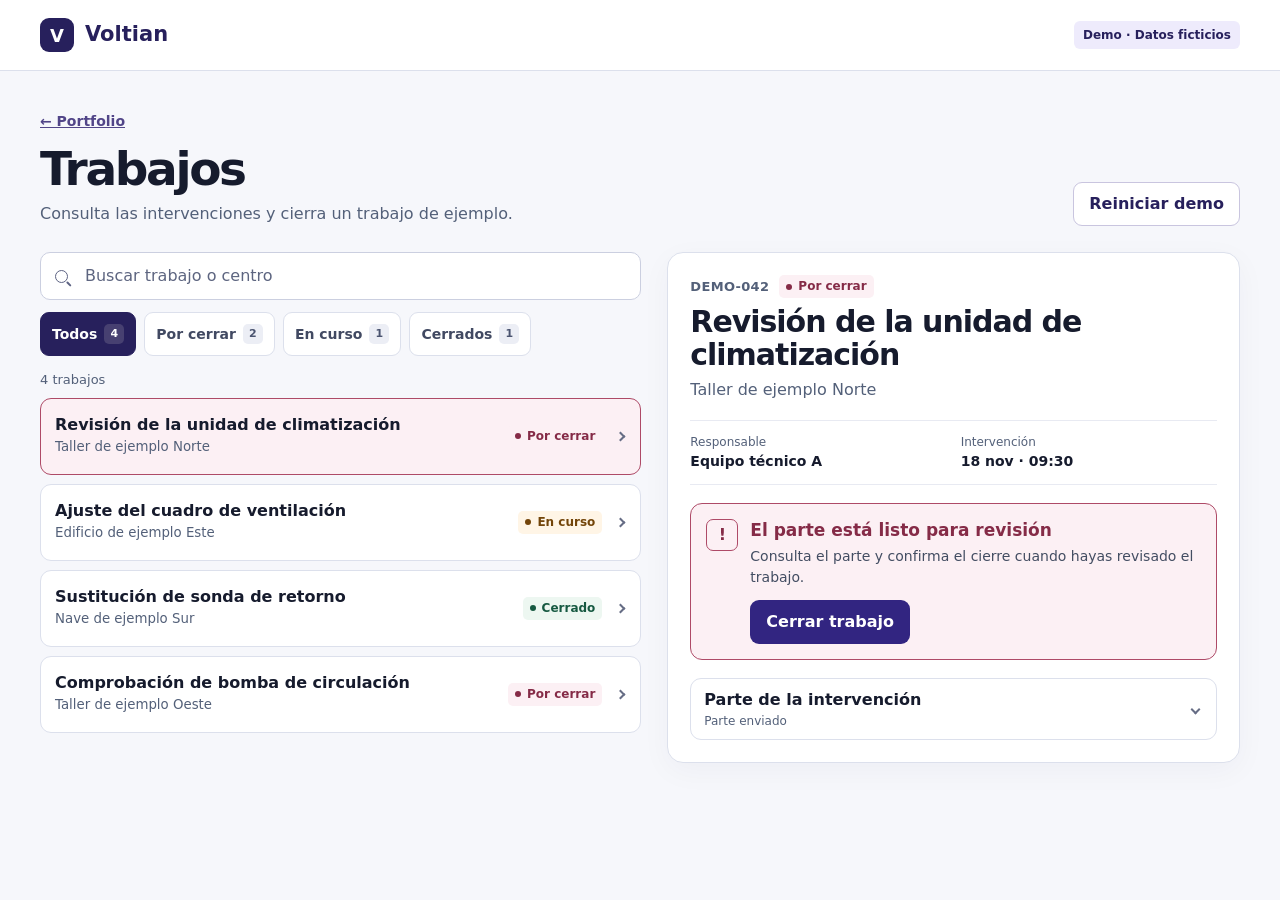
==== casos/voltian/demo/index.html @ 5f2646c5 "Publica el portfolio con el caso de Voltian OS" ====
<!doctype html>
<html lang="es">
<head>
  <meta charset="utf-8">
  <meta name="viewport" content="width=device-width, initial-scale=1">
  <meta name="description" content="Demo interactiva del recorrido de trabajos de Voltian con datos ficticios.">
  <title>Trabajos · Demo de Voltian</title>
  <link rel="stylesheet" href="demo.css">
  <script src="demo.js" defer></script>
</head>
<body>
  <a class="skip-link" href="#contenido">Saltar al contenido</a>
  <header class="topbar">
    <div class="container topbar-content">
      <a class="brand" href="../../../index.html" aria-label="Volver al portfolio">
        <span class="brand-mark" aria-hidden="true">V</span>
        <span>Voltian</span>
      </a>
      <span class="demo-label">Demo · Datos ficticios</span>
    </div>
  </header>

  <main class="container main" id="contenido">
    <div class="intro">
      <div>
        <a class="back-link" href="../../../index.html">← Portfolio</a>
        <h1>Trabajos</h1>
        <p>Consulta las intervenciones y cierra un trabajo de ejemplo.</p>
      </div>
      <button class="button secondary reset" id="reset" type="button">Reiniciar demo</button>
    </div>

    <p class="sr-only" role="status" id="announcement" aria-live="polite"></p>

    <div class="workspace" id="workspace">
      <section class="list-area" aria-label="Listado de trabajos">
        <div class="tools">
          <label class="search" for="search">
            <span class="search-mark" aria-hidden="true"></span>
            <span class="sr-only">Buscar trabajo o centro</span>
            <input id="search" name="search" type="search" autocomplete="off" placeholder="Buscar trabajo o centro">
          </label>
          <div class="filters" role="group" aria-label="Filtrar por estado">
            <button type="button" class="filter" data-filter="all" aria-pressed="true">Todos <span></span></button>
            <button type="button" class="filter" data-filter="review" aria-pressed="false">Por cerrar <span></span></button>
            <button type="button" class="filter" data-filter="progress" aria-pressed="false">En curso <span></span></button>
            <button type="button" class="filter" data-filter="closed" aria-pressed="false">Cerrados <span></span></button>
          </div>
        </div>
        <p class="result-count" id="result-count" role="status" aria-live="polite"></p>
        <ul class="work-list" id="work-list"></ul>
        <section class="empty" id="empty" hidden>
          <h2>Sin resultados</h2>
          <p>Prueba con otro término o vuelve a mostrar todos los trabajos.</p>
          <button type="button" class="button secondary" id="clear">Quitar filtros</button>
        </section>
      </section>

      <section class="detail" id="detail" aria-labelledby="detail-title">
        <button class="back-link mobile-back" id="back" type="button">← Todos los trabajos</button>
        <div class="detail-body">
          <div class="detail-heading">
            <span class="reference" id="detail-id"></span>
            <span class="badge" id="detail-state"></span>
            <h2 id="detail-title" tabindex="-1"></h2>
            <p id="detail-site"></p>
          </div>
          <dl class="metadata">
            <div><dt>Responsable</dt><dd id="detail-assignment"></dd></div>
            <div><dt>Intervención</dt><dd id="detail-date"></dd></div>
          </dl>
          <section id="focus-card" class="focus-card" aria-labelledby="action-title">
            <div class="focus-icon" id="focus-icon" aria-hidden="true"></div>
            <div>
              <h3 id="action-title"></h3>
              <p id="action-copy"></p>
              <button type="button" class="button primary" id="close-work">Cerrar trabajo</button>
            </div>
          </section>
          <details class="report" id="report">
            <summary>
              <span><strong>Parte de la intervención</strong><small id="report-status"></small></span>
              <span class="report-chevron" aria-hidden="true"></span>
            </summary>
            <div class="report-body">
              <p id="report-text"></p>
              <p class="report-signature" id="report-signature"></p>
            </div>
          </details>
        </div>
      </section>
    </div>
    <noscript><p>Activa JavaScript para usar los filtros y probar el cierre de un trabajo.</p></noscript>
  </main>

  <dialog id="confirm" aria-labelledby="confirm-title" aria-describedby="confirm-copy">
    <form method="dialog" class="confirm-form">
      <h2 id="confirm-title">Cerrar trabajo</h2>
      <p id="confirm-copy">Confirma que revisaste el parte. El trabajo pasará a Cerrado en esta demo.</p>
      <div class="confirm-actions">
        <button class="button secondary" value="cancel" autofocus>Volver al parte</button>
        <button class="button primary" value="close">Confirmar cierre</button>
      </div>
    </form>
  </dialog>
</body>
</html>
---- casos/voltian/demo/demo.css ----
:root {
  color-scheme: light;
  --ink: #161b2d;
  --muted: #536079;
  --indigo: #27205c;
  --indigo-strong: #322581;
  --indigo-soft: #eeebfc;
  --line: #dce0ec;
  --background: #f6f7fb;
  --white: #fff;
  --radius: 16px;
  font-family: Inter, system-ui, -apple-system, "Segoe UI", sans-serif;
  font-size: 16px;
  line-height: 1.5;
  color: var(--ink);
  background: var(--background);
}

*, *::before, *::after { box-sizing: border-box; }
body, h1, h2, h3, p, dl, dd, ul { margin: 0; }
button, input { font: inherit; }
button { cursor: pointer; }
[hidden] { display: none !important; }
:focus-visible { outline: 3px solid #6351b7; outline-offset: 3px; }

.sr-only, .skip-link:not(:focus) {
  position: absolute;
  width: 1px;
  height: 1px;
  overflow: hidden;
  clip-path: inset(50%);
  white-space: nowrap;
}

.skip-link:focus {
  position: absolute;
  z-index: 1;
  inset: 8px auto auto 8px;
  padding: 8px 16px;
  background: var(--white);
}

.container { width: min(1200px, calc(100% - 64px)); margin-inline: auto; }
.topbar { background: var(--white); border-bottom: 1px solid var(--line); }
.topbar-content { min-height: 70px; display: flex; align-items: center; justify-content: space-between; gap: 12px; }
.brand { display: inline-flex; align-items: center; gap: 11px; color: var(--indigo); font-size: 21px; font-weight: 730; text-decoration: none; }
.brand-mark { display: grid; place-items: center; width: 34px; height: 34px; border-radius: 9px; background: var(--indigo); color: var(--white); font-size: 18px; }
.demo-label { padding: 5px 9px; border-radius: 6px; background: var(--indigo-soft); color: var(--indigo); font-size: 12px; font-weight: 650; }
.main { padding-block: 32px 56px; }
.intro { display: flex; align-items: flex-end; justify-content: space-between; gap: 14px 24px; margin-bottom: 26px; }
.back-link { display: inline-flex; align-items: center; min-height: 36px; color: #514588; font-size: 14px; font-weight: 650; }
button.back-link { border: 0; padding: 0; background: none; }
.back-link:hover { color: var(--indigo); }
h1 { margin-top: 5px; font-size: clamp(33px, 4vw, 47px); line-height: 1.05; letter-spacing: -.05em; }
.intro p { margin-top: 9px; color: var(--muted); }
.button { display: inline-flex; align-items: center; justify-content: center; min-height: 44px; padding: 8px 15px; border: 1px solid transparent; border-radius: 9px; font-weight: 650; line-height: 1.25; text-align: center; }
.secondary { background: var(--white); color: var(--indigo); border-color: #c9c5df; }
.secondary:hover { background: #f3f0fc; }
.primary { background: var(--indigo-strong); color: var(--white); }
.primary:hover { background: var(--indigo); }
.reset { white-space: nowrap; }

.workspace { display: grid; grid-template-columns: minmax(0, 1.05fr) minmax(0, 1fr); align-items: start; gap: 26px; }
.list-area, .detail { min-width: 0; }
.tools { display: grid; gap: 12px; }
.search { display: flex; align-items: center; gap: 11px; min-height: 48px; padding-inline: 14px; border: 1px solid #cbcfe0; border-radius: 10px; background: var(--white); }
.search:focus-within { outline: 2px solid var(--indigo-strong); outline-offset: 2px; }
.search-mark { display: block; flex: 0 0 13px; width: 13px; height: 13px; margin-right: 4px; border: 1.5px solid #5d6383; border-radius: 50%; position: relative; }
.search-mark::after { position: absolute; right: -5px; bottom: -3px; width: 6px; height: 1.5px; border-radius: 2px; background: #5d6383; content: ""; transform: rotate(45deg); }
.search input { width: 100%; min-width: 0; min-height: 46px; border: 0; background: transparent; color: var(--ink); }
.search input:focus { outline: 0; }
.search input::placeholder { color: #5d6580; }
.filters { display: flex; flex-wrap: wrap; gap: 8px; }
.filter { flex: none; display: inline-flex; align-items: center; justify-content: center; gap: 7px; min-height: 44px; padding: 5px 11px; border: 1px solid var(--line); border-radius: 9px; background: var(--white); color: #414962; font-size: 14px; font-weight: 680; }
.filter span { display: inline-grid; min-width: 20px; height: 20px; place-items: center; border-radius: 5px; background: #eceef5; color: #4b5470; font-size: 11px; font-variant-numeric: tabular-nums; }
.filter:hover { border-color: #9b91ca; }
.filter[aria-pressed="true"] { color: var(--white); background: var(--indigo); border-color: var(--indigo); }
.filter[aria-pressed="true"] span { color: #fff; background: #474071; }
.result-count { margin: 14px 0 8px; font-size: 13px; color: var(--muted); }
.work-list { display: grid; list-style: none; padding: 0; gap: 9px; }
.work-button { display: grid; grid-template-columns: minmax(0, 1fr) max-content 12px; align-items: center; gap: 12px; min-height: 77px; width: 100%; padding: 12px 14px; border: 1px solid var(--line); border-radius: 11px; background: var(--white); color: var(--ink); text-align: left; }
.work-button:hover { border-color: #877bbd; }
.work-button[aria-current="true"] { border-color: var(--tone-edge); background: var(--tone-bg); }
.work-info { display: grid; gap: 2px; min-width: 0; }
.work-info strong { line-height: 1.25; overflow-wrap: anywhere; }
.work-info small { color: var(--muted); overflow-wrap: anywhere; }
.row-chevron, .report-chevron { justify-self: center; display: block; width: 7px; height: 7px; border-top: 2px solid #666d85; border-right: 2px solid #666d85; transform: rotate(45deg); }
.empty { padding: 18px; border-radius: 10px; border: 1px dashed #a6aec5; background: var(--white); }
.empty h2 { font-size: 19px; }
.empty p { margin: 4px 0 12px; color: var(--muted); }

[data-status="review"] { --tone-text: #852b47; --tone-edge: #ae4a67; --tone-bg: #fcf0f4; }
[data-status="progress"] { --tone-text: #734509; --tone-edge: #a66e27; --tone-bg: #fff5e6; }
[data-status="closed"] { --tone-text: #165941; --tone-edge: #43816a; --tone-bg: #edf7f1; }
.badge { display: inline-flex; align-items: center; gap: 6px; width: max-content; max-width: 100%; min-height: 23px; padding: 2px 7px; border-radius: 5px; background: var(--tone-bg); color: var(--tone-text); font-size: 12px; font-weight: 700; line-height: 1.3; }
.badge::before { flex: 0 0 6px; width: 6px; height: 6px; border-radius: 50%; background: currentColor; content: ""; }

.detail { padding: 22px; border: 1px solid var(--line); border-radius: var(--radius); background: var(--white); box-shadow: 0 8px 30px #2220520a; }
.mobile-back { display: none; }
.detail-body { display: grid; gap: 18px; }
.detail-heading { display: flex; align-items: center; flex-wrap: wrap; gap: 7px 10px; }
.reference { color: var(--muted); font-size: 13px; font-weight: 670; letter-spacing: .025em; }
.detail-heading h2 { width: 100%; font-size: clamp(22px, 2.35vw, 30px); line-height: 1.1; letter-spacing: -.034em; }
.detail-heading p { width: 100%; color: var(--muted); }
.metadata { display: grid; grid-template-columns: repeat(2, minmax(0, 1fr)); gap: 10px 14px; padding-block: 12px; border-block: 1px solid #e8eaf2; }
.metadata dt { color: var(--muted); font-size: 12px; }
.metadata dd { font-size: 14px; font-weight: 650; overflow-wrap: anywhere; }
.focus-card { display: grid; grid-template-columns: 32px minmax(0, 1fr); align-items: start; gap: 12px; padding: 15px; border: 1px solid var(--tone-edge); border-radius: 12px; background: var(--tone-bg); }
.focus-icon { display: grid; min-height: 32px; place-items: center; border: 1px solid var(--tone-edge); border-radius: 7px; color: var(--tone-text); font-weight: 750; }
.focus-card h3 { color: var(--tone-text); font-size: 17px; line-height: 1.3; }
.focus-card p { margin-top: 5px; font-size: 14px; color: #434d62; }
.focus-card .button { margin-top: 12px; }
.report { border: 1px solid var(--line); border-radius: 11px; }
.report summary { display: flex; align-items: center; justify-content: space-between; gap: 12px; min-height: 56px; padding: 9px 13px; cursor: pointer; list-style: none; }
.report summary::-webkit-details-marker { display: none; }
.report summary strong, .report summary small { display: block; }
.report summary small { color: var(--muted); font-size: 12px; }
.report .report-chevron { transform: rotate(135deg); margin-right: 4px; }
.report[open] .report-chevron { transform: rotate(-45deg); }
.report-body { padding: 12px 13px; border-top: 1px solid var(--line); font-size: 14px; }
.report-signature { margin-top: 6px; color: var(--muted); font-size: 13px; }

dialog { width: min(430px, calc(100% - 32px)); padding: 0; border: 1px solid var(--line); border-radius: var(--radius); color: var(--ink); }
dialog::backdrop { background: #18153288; }
.confirm-form { padding: 22px; }
.confirm-form h2 { font-size: 23px; letter-spacing: -.03em; }
.confirm-form p { margin: 8px 0 17px; color: var(--muted); }
.confirm-actions { display: flex; flex-wrap: wrap; gap: 8px; justify-content: flex-end; }

@media (max-width: 860px) {
  .container { width: min(640px, calc(100% - 32px)); }
  .topbar-content { min-height: 59px; }
  .main { padding-block: 17px 32px; }
  .intro { align-items: flex-start; flex-direction: column; margin-bottom: 18px; }
  .intro p { font-size: 14px; }
  .workspace { display: block; }
  .detail { display: none; padding: 16px; }
  .workspace.show-detail .list-area { display: none; }
  .workspace.show-detail .detail { display: block; }
  .mobile-back { display: inline-flex; margin-bottom: 11px; min-height: 44px; }
  .filters { display: grid; grid-template-columns: repeat(2, minmax(0, 1fr)); }
  .focus-card .button { width: 100%; }
}

@media (max-width: 350px) {
  .container { width: calc(100% - 24px); }
  .work-button { gap: 8px; padding-inline: 10px; }
  .focus-card { grid-template-columns: 24px minmax(0, 1fr); gap: 8px; padding: 12px; }
  .focus-icon { min-height: 26px; }
  .confirm-actions .button { width: 100%; }
}
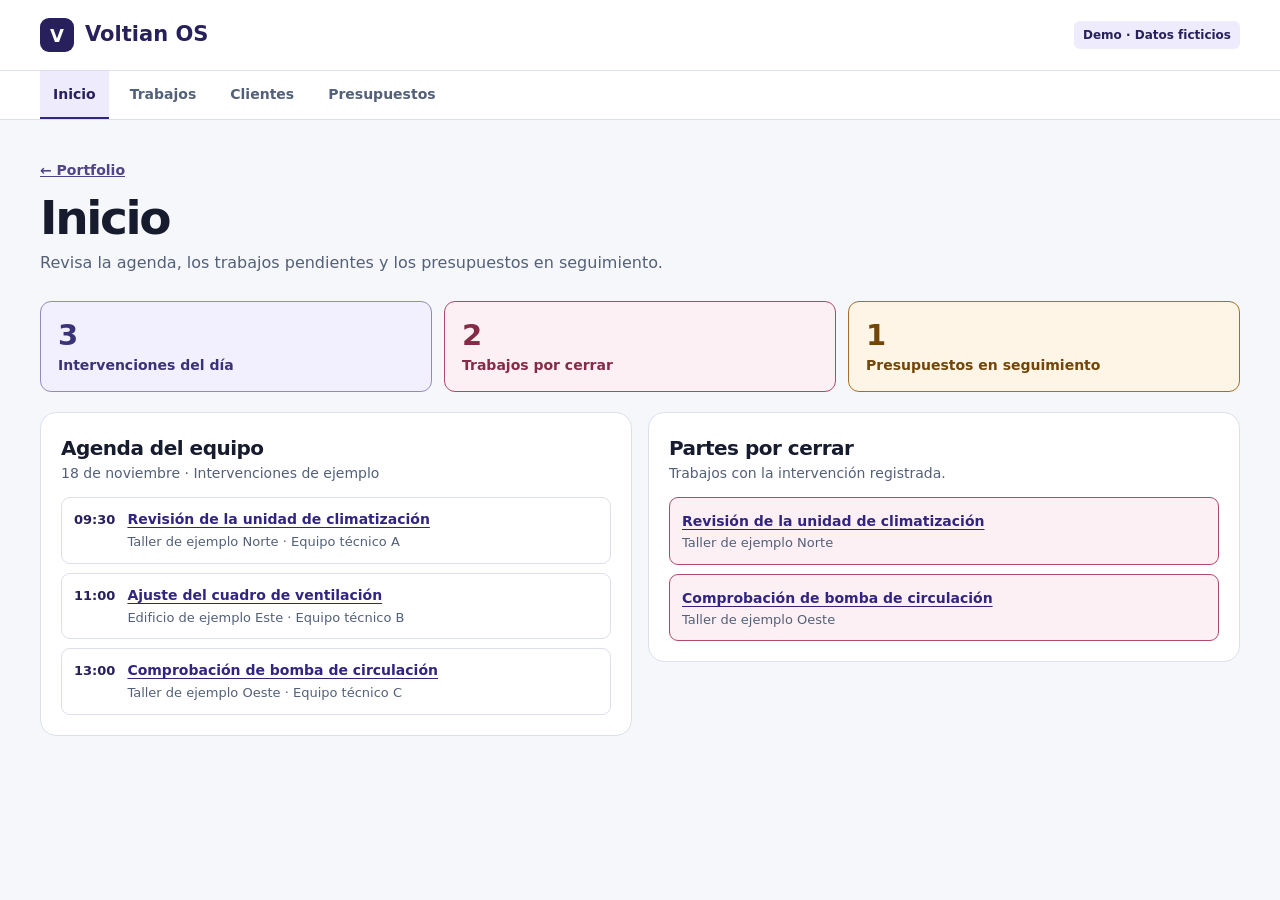
==== commit ba875c21: "Presenta Voltian OS como producto completo" ====
--- a/casos/voltian/demo/index.html
+++ b/casos/voltian/demo/index.html
@@ -3,8 +3,8 @@
 <head>
   <meta charset="utf-8">
   <meta name="viewport" content="width=device-width, initial-scale=1">
-  <meta name="description" content="Demo interactiva del recorrido de trabajos de Voltian con datos ficticios.">
-  <title>Trabajos · Demo de Voltian</title>
+  <meta name="description" content="Demo interactiva de Voltian OS. Consulta la agenda, revisa trabajos y explora clientes y presupuestos con datos ficticios.">
+  <title>Inicio · Demo de Voltian OS</title>
   <link rel="stylesheet" href="demo.css">
   <script src="demo.js" defer></script>
 </head>
@@ -14,25 +14,50 @@
     <div class="container topbar-content">
       <a class="brand" href="../../../index.html" aria-label="Volver al portfolio">
         <span class="brand-mark" aria-hidden="true">V</span>
-        <span>Voltian</span>
+        <span>Voltian OS</span>
       </a>
       <span class="demo-label">Demo · Datos ficticios</span>
     </div>
   </header>
 
-  <main class="container main" id="contenido">
+  <nav class="navigation" aria-label="Secciones de la demo">
+    <div class="container navigation-links">
+      <a href="#inicio" data-view="inicio" aria-current="page">Inicio</a>
+      <a href="#trabajos" data-view="trabajos">Trabajos</a>
+      <a href="#clientes" data-view="clientes">Clientes</a>
+      <a href="#presupuestos" data-view="presupuestos">Presupuestos</a>
+    </div>
+  </nav>
+
+  <main class="container main" id="contenido" tabindex="-1">
     <div class="intro">
       <div>
         <a class="back-link" href="../../../index.html">← Portfolio</a>
-        <h1>Trabajos</h1>
-        <p>Consulta las intervenciones y cierra un trabajo de ejemplo.</p>
+        <h1 id="view-title" tabindex="-1">Inicio</h1>
+        <p id="view-description">Revisa la agenda, los trabajos pendientes y los presupuestos en seguimiento.</p>
       </div>
-      <button class="button secondary reset" id="reset" type="button">Reiniciar demo</button>
+      <button class="button secondary reset" id="reset" type="button" hidden>Reiniciar demo</button>
     </div>
 
     <p class="sr-only" role="status" id="announcement" aria-live="polite"></p>
 
-    <div class="workspace" id="workspace">
+    <section id="view-inicio" aria-labelledby="view-title">
+      <div class="activity-stats" id="activity-stats"></div>
+      <div class="overview-grid">
+        <section class="surface" aria-labelledby="agenda-title">
+          <div class="surface-heading">
+            <div><h2 id="agenda-title">Agenda del equipo</h2><p>18 de noviembre · Intervenciones de ejemplo</p></div>
+          </div>
+          <ul class="timeline" id="agenda-list"></ul>
+        </section>
+        <section class="surface" aria-labelledby="pending-title">
+          <div class="surface-heading"><div><h2 id="pending-title">Partes por cerrar</h2><p>Trabajos con la intervención registrada.</p></div></div>
+          <ul class="overview-list" id="pending-list"></ul>
+        </section>
+      </div>
+    </section>
+
+    <div id="view-trabajos" hidden><div class="workspace" id="workspace">
       <section class="list-area" aria-label="Listado de trabajos">
         <div class="tools">
           <label class="search" for="search">
@@ -89,8 +114,26 @@
           </details>
         </div>
       </section>
-    </div>
-    <noscript><p>Activa JavaScript para usar los filtros y probar el cierre de un trabajo.</p></noscript>
+    </div></div>
+
+    <section id="view-clientes" aria-labelledby="view-title" hidden>
+      <label class="search section-search" for="customer-search">
+        <span class="search-mark" aria-hidden="true"></span>
+        <span class="sr-only">Buscar cliente o centro</span>
+        <input id="customer-search" type="search" autocomplete="off" placeholder="Buscar cliente o centro">
+      </label>
+      <p class="result-count" id="customer-count" role="status"></p>
+      <div class="overview-grid" id="customer-list"></div>
+    </section>
+
+    <section id="view-presupuestos" aria-labelledby="view-title" hidden>
+      <div class="filters" id="quote-filters" role="group" aria-label="Estado del presupuesto"></div>
+      <a id="all-quotes" class="record-link" href="#presupuestos" hidden>Ver presupuestos de todos los clientes</a>
+      <p class="result-count" id="quote-count" role="status"></p>
+      <div class="overview-grid" id="quote-list"></div>
+    </section>
+
+    <noscript><p>Activa JavaScript para recorrer la demo, abrir fichas y probar el cierre de un trabajo.</p></noscript>
   </main>
 
   <dialog id="confirm" aria-labelledby="confirm-title" aria-describedby="confirm-copy">
--- a/casos/voltian/demo/demo.css
+++ b/casos/voltian/demo/demo.css
@@ -46,6 +46,11 @@
 .brand { display: inline-flex; align-items: center; gap: 11px; color: var(--indigo); font-size: 21px; font-weight: 730; text-decoration: none; }
 .brand-mark { display: grid; place-items: center; width: 34px; height: 34px; border-radius: 9px; background: var(--indigo); color: var(--white); font-size: 18px; }
 .demo-label { padding: 5px 9px; border-radius: 6px; background: var(--indigo-soft); color: var(--indigo); font-size: 12px; font-weight: 650; }
+.navigation { background: var(--white); border-bottom: 1px solid var(--line); }
+.navigation-links { display: flex; flex-wrap: wrap; gap: 8px; }
+.navigation a { display: inline-flex; align-items: center; min-height: 48px; padding: 6px 13px; border-bottom: 2px solid transparent; color: var(--muted); font-size: 14px; font-weight: 680; text-decoration: none; }
+.navigation a[aria-current="page"] { border-color: var(--indigo-strong); background: var(--indigo-soft); color: var(--indigo); }
+.navigation a:hover { color: var(--indigo); }
 .main { padding-block: 32px 56px; }
 .intro { display: flex; align-items: flex-end; justify-content: space-between; gap: 14px 24px; margin-bottom: 26px; }
 .back-link { display: inline-flex; align-items: center; min-height: 36px; color: #514588; font-size: 14px; font-weight: 650; }
@@ -59,6 +64,44 @@
 .primary { background: var(--indigo-strong); color: var(--white); }
 .primary:hover { background: var(--indigo); }
 .reset { white-space: nowrap; }
+
+.activity-stats { display: grid; grid-template-columns: repeat(3, minmax(0, 1fr)); gap: 12px; margin-bottom: 20px; }
+.activity-card { display: flex; flex-direction: column; gap: 4px; min-width: 0; padding: 17px; border: 1px solid var(--tone-edge); border-radius: 11px; background: var(--tone-bg); color: var(--tone-text); text-decoration: none; }
+.activity-card strong { font-size: 29px; line-height: 1.15; }
+.activity-card span { font-size: 14px; font-weight: 680; line-height: 1.25; }
+a.activity-card:hover span { text-decoration: underline; }
+.overview-grid { display: grid; grid-template-columns: repeat(2, minmax(0, 1fr)); align-items: start; gap: 16px; }
+.surface { min-width: 0; padding: 20px; border: 1px solid var(--line); border-radius: var(--radius); background: var(--white); }
+.surface-heading { margin-bottom: 13px; }
+.surface-heading h2 { color: var(--ink); font-size: 20px; letter-spacing: -.025em; }
+.surface-heading p { color: var(--muted); font-size: 14px; }
+.timeline, .overview-list { display: grid; gap: 9px; padding: 0; list-style: none; }
+.timeline li, .overview-list li { min-width: 0; padding: 11px 12px; border: 1px solid var(--line); border-radius: 9px; }
+.timeline .agenda-item { display: grid; grid-template-columns: max-content minmax(0, 1fr); grid-template-rows: auto auto; gap: 2px 12px; align-items: baseline; }
+.agenda-time { grid-row: 1 / 3; color: var(--indigo); font-size: 13px; font-weight: 750; }
+.agenda-item small { grid-column: 2; }
+.timeline a, .overview-list a, .related-links a, .record-link { color: var(--indigo-strong); font-size: 14px; font-weight: 700; text-underline-offset: 3px; overflow-wrap: anywhere; }
+.timeline small, .overview-list small { display: block; color: var(--muted); font-size: 13px; }
+.overview-list .pending-item { border-color: var(--tone-edge); background: var(--tone-bg); }
+.empty-message { color: var(--muted); }
+.section-search { max-width: 570px; }
+.record { padding: 0; }
+.record-summary { display: flex; align-items: center; gap: 10px; min-height: 69px; padding: 12px 17px; cursor: pointer; list-style: none; }
+.record-summary::-webkit-details-marker { display: none; }
+.record-heading { display: grid; gap: 3px; flex: 1; min-width: 0; overflow-wrap: anywhere; }
+.record-heading strong { line-height: 1.3; }
+.record-heading small { font-size: 13px; color: var(--muted); }
+.record-summary .report-chevron { flex: 0 0 7px; margin-inline: 2px; transform: rotate(135deg); }
+.record[open] .report-chevron { transform: rotate(-45deg); }
+.record-content { padding: 14px 17px; border-top: 1px solid var(--line); font-size: 14px; }
+.record-content h3 { margin-bottom: 4px; font-size: 14px; }
+.record-content p { color: var(--muted); margin-bottom: 11px; }
+.related-links { display: grid; gap: 3px; padding-left: 17px; }
+.record-link { display: inline-flex; align-items: center; min-height: 44px; }
+.quote-total { margin-top: 2px; color: var(--indigo); font-size: 15px; font-weight: 750; }
+.quote-amounts { display: grid; gap: 6px; }
+.quote-amounts > div { display: grid; grid-template-columns: minmax(0, 1fr) max-content; gap: 10px; }
+.quote-amounts > div:last-child { margin-top: 3px; padding-top: 8px; border-top: 1px solid var(--line); font-weight: 750; }
 
 .workspace { display: grid; grid-template-columns: minmax(0, 1.05fr) minmax(0, 1fr); align-items: start; gap: 26px; }
 .list-area, .detail { min-width: 0; }
@@ -92,6 +135,7 @@
 [data-status="review"] { --tone-text: #852b47; --tone-edge: #ae4a67; --tone-bg: #fcf0f4; }
 [data-status="progress"] { --tone-text: #734509; --tone-edge: #a66e27; --tone-bg: #fff5e6; }
 [data-status="closed"] { --tone-text: #165941; --tone-edge: #43816a; --tone-bg: #edf7f1; }
+[data-status="neutral"] { --tone-text: #3b3378; --tone-edge: #918bc2; --tone-bg: #f2effe; }
 .badge { display: inline-flex; align-items: center; gap: 6px; width: max-content; max-width: 100%; min-height: 23px; padding: 2px 7px; border-radius: 5px; background: var(--tone-bg); color: var(--tone-text); font-size: 12px; font-weight: 700; line-height: 1.3; }
 .badge::before { flex: 0 0 6px; width: 6px; height: 6px; border-radius: 50%; background: currentColor; content: ""; }
 
@@ -133,6 +177,12 @@
   .main { padding-block: 17px 32px; }
   .intro { align-items: flex-start; flex-direction: column; margin-bottom: 18px; }
   .intro p { font-size: 14px; }
+  .overview-grid { grid-template-columns: minmax(0, 1fr); gap: 13px; }
+  .activity-stats { gap: 6px; }
+  .activity-card { padding: 10px 8px; }
+  .activity-card strong { font-size: 23px; }
+  .activity-card span { font-size: 11.5px; overflow-wrap: anywhere; }
+  .surface:not(.record) { padding: 15px; }
   .workspace { display: block; }
   .detail { display: none; padding: 16px; }
   .workspace.show-detail .list-area { display: none; }
@@ -144,6 +194,8 @@
 
 @media (max-width: 350px) {
   .container { width: calc(100% - 24px); }
+  .navigation-links { gap: 2px; }
+  .navigation a { padding-inline: 6px; font-size: 13px; }
   .work-button { gap: 8px; padding-inline: 10px; }
   .focus-card { grid-template-columns: 24px minmax(0, 1fr); gap: 8px; padding: 12px; }
   .focus-icon { min-height: 26px; }
